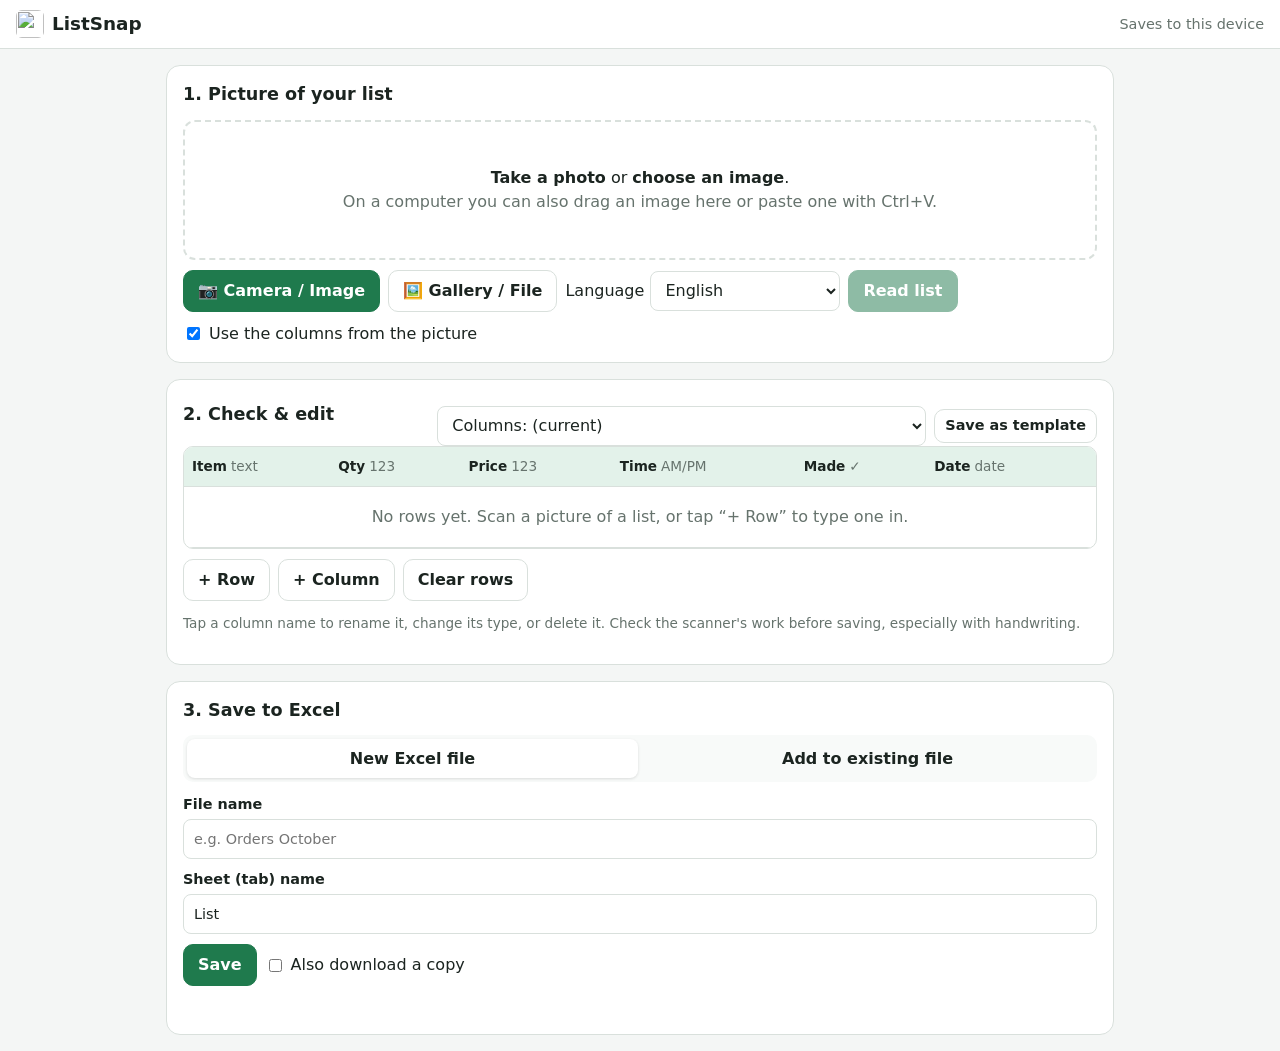
==== index.html @ 7716209e "Add files via upload" ====
<!doctype html>
<html lang="en">
<head>
  <meta charset="utf-8">
  <meta name="viewport" content="width=device-width, initial-scale=1, viewport-fit=cover">
  <title>ListSnap</title>
  <meta name="description" content="Turn a photo of a list into an Excel file, or add it to one you already have.">
  <meta name="theme-color" content="#1f7a4d">
  <link rel="manifest" href="manifest.json">
  <link rel="icon" href="icons/icon-192.png">
  <link rel="apple-touch-icon" href="icons/icon-192.png">
  <link rel="stylesheet" href="style.css">
</head>
<body>
  <header class="topbar">
    <div class="brand"><img src="icons/icon-192.png" alt=""><span>ListSnap</span></div>
    <div id="account" class="account">
      <span id="userLabel" class="muted">Not signed in</span>
      <button id="signInBtn" class="btn small">Sign in with Google</button>
      <button id="signOutBtn" class="btn small ghost" hidden>Sign out</button>
    </div>
  </header>

  <main>
    <!-- Step 1: image -->
    <section class="card" id="scanCard">
      <h2>1. Picture of your list</h2>
      <div id="dropZone" class="drop">
        <img id="preview" alt="" hidden>
        <div id="dropHint">
          <p><strong>Take a photo</strong> or <strong>choose an image</strong>.<br><span class="muted">On a computer you can also drag an image here or paste one with Ctrl+V.</span></p>
        </div>
      </div>
      <div class="row wrap">
        <label class="btn primary">📷 Camera / Image
          <input id="imageInput" type="file" accept="image/*" capture="environment" hidden>
        </label>
        <label class="btn">🖼️ Gallery / File
          <input id="imageInputGallery" type="file" accept="image/*" hidden>
        </label>
        <label class="inline">Language
          <select id="ocrLang">
            <option value="eng">English</option>
            <option value="amh">Amharic (አማርኛ)</option>
            <option value="amh+eng">Amharic + English</option>
            <option value="heb">Hebrew</option>
            <option value="ara">Arabic</option>
            <option value="spa">Spanish</option>
            <option value="fra">French</option>
            <option value="deu">German</option>
            <option value="por">Portuguese</option>
            <option value="ita">Italian</option>
            <option value="rus">Russian</option>
            <option value="tgl">Filipino</option>
          </select>
        </label>
        <button id="readBtn" class="btn primary" disabled>Read list</button>
      </div>
      <label class="inline small-gap"><input id="imageColumns" type="checkbox" checked> Use the columns from the picture</label>
      <div id="progressWrap" class="progress" hidden><div id="progressBar"></div><span id="progressText"></span></div>
      <details id="rawWrap" hidden><summary>Text the scanner read</summary><pre id="rawText"></pre></details>
    </section>

    <!-- Step 2: table -->
    <section class="card">
      <div class="row space">
        <h2>2. Check &amp; edit</h2>
        <div class="row wrap">
          <select id="templateSelect" title="Column setup"></select>
          <button id="saveTemplateBtn" class="btn small ghost" title="Save these columns as a list template">Save as template</button>
          <button id="deleteTemplateBtn" class="btn small ghost" title="Delete the selected template">Delete template</button>
        </div>
      </div>
      <div class="table-wrap">
        <table id="grid"><thead></thead><tbody></tbody></table>
      </div>
      <div class="row wrap">
        <button id="addRowBtn" class="btn">+ Row</button>
        <button id="addColBtn" class="btn">+ Column</button>
        <button id="clearBtn" class="btn ghost">Clear rows</button>
        <span id="rowCount" class="muted"></span>
      </div>
      <p class="muted small">Tap a column name to rename it, change its type, or delete it. Check the scanner's work before saving, especially with handwriting.</p>
    </section>

    <!-- Step 3: save -->
    <section class="card">
      <h2>3. Save to Excel</h2>
      <div class="tabs" role="tablist">
        <button class="tab active" data-mode="new" role="tab">New Excel file</button>
        <button class="tab" data-mode="existing" role="tab">Add to existing file</button>
      </div>

      <div id="modeNew" class="mode">
        <label class="field">File name <input id="newFileName" type="text" placeholder="e.g. Orders October"></label>
        <label class="field">Sheet (tab) name <input id="newSheetName" type="text" value="List"></label>
      </div>

      <div id="modeExisting" class="mode" hidden>
        <div class="row wrap">
          <select id="fileSelect" class="grow"><option value="">Choose a file…</option></select>
          <button id="refreshFilesBtn" class="btn small ghost" title="Refresh list">↻</button>
          <label class="btn small">Open from device
            <input id="xlsxInput" type="file" accept=".xlsx,.xls,.csv,application/vnd.openxmlformats-officedocument.spreadsheetml.sheet" hidden>
          </label>
        </div>
        <div class="row wrap">
          <select id="sheetSelect" class="grow" disabled></select>
          <input id="newTabName" type="text" placeholder="New tab name" hidden>
        </div>
        <p id="existingInfo" class="muted small"></p>
      </div>

      <div class="row wrap">
        <button id="saveBtn" class="btn primary">Save</button>
        <label class="inline"><input id="alsoDownload" type="checkbox"> Also download a copy</label>
      </div>
      <p id="saveStatus" class="status"></p>
    </section>

    <section class="card" id="filesCard" hidden>
      <h2>Your ListSnap files <span class="muted small">(Google Drive)</span></h2>
      <ul id="fileList" class="file-list"></ul>
    </section>
  </main>

  <dialog id="colDialog">
    <form method="dialog">
      <h3 id="colDialogTitle">Column</h3>
      <label class="field">Name <input id="colName" type="text" required></label>
      <label class="field">Type
        <select id="colType">
          <option value="text">Text</option>
          <option value="number">Number</option>
          <option value="time">Morning / Afternoon</option>
          <option value="check">Yes / No checkbox</option>
          <option value="date">Date</option>
        </select>
      </label>
      <div class="row space">
        <button id="colDelete" value="delete" class="btn ghost danger" formnovalidate>Delete column</button>
        <div class="row">
          <button value="cancel" class="btn ghost" formnovalidate>Cancel</button>
          <button value="ok" class="btn primary">OK</button>
        </div>
      </div>
    </form>
  </dialog>

  <div id="toast" class="toast" hidden></div>

  <script src="config.js"></script>
  <script src="https://cdnjs.cloudflare.com/ajax/libs/xlsx/0.18.5/xlsx.full.min.js"></script>
  <script src="https://cdn.jsdelivr.net/npm/tesseract.js@5.1.1/dist/tesseract.min.js"></script>
  <script src="https://accounts.google.com/gsi/client" async defer></script>
  <script src="parse.js"></script>
  <script src="ocr.js"></script>
  <script src="excel.js"></script>
  <script src="drive.js"></script>
  <script src="app.js"></script>
</body>
</html>
---- style.css ----
:root {
  --bg: #f4f6f5;
  --card: #ffffff;
  --text: #1b2420;
  --muted: #66736d;
  --border: #d9e0dc;
  --accent: #1f7a4d;
  --accent-text: #ffffff;
  --accent-soft: #e3f2ea;
  --danger: #b3261e;
  --input: #ffffff;
  --row-alt: #f8faf9;
}
@media (prefers-color-scheme: dark) {
  :root:not([data-theme="light"]) {
    --bg: #121614;
    --card: #1b211e;
    --text: #e6ece9;
    --muted: #93a19a;
    --border: #2e3833;
    --accent: #3fb07a;
    --accent-text: #0b1510;
    --accent-soft: #1d3328;
    --danger: #f2b8b5;
    --input: #141a17;
    --row-alt: #1f2622;
  }
}
:root[data-theme="dark"] {
  --bg: #121614; --card: #1b211e; --text: #e6ece9; --muted: #93a19a; --border: #2e3833;
  --accent: #3fb07a; --accent-text: #0b1510; --accent-soft: #1d3328; --danger: #f2b8b5;
  --input: #141a17; --row-alt: #1f2622;
}

* { box-sizing: border-box; }
[hidden] { display: none !important; }
html, body { margin: 0; }
body {
  background: var(--bg);
  color: var(--text);
  font: 16px/1.45 system-ui, -apple-system, "Segoe UI", Roboto, "Noto Sans Ethiopic", Ebrima, Nyala, sans-serif;
  padding-bottom: env(safe-area-inset-bottom);
}

.topbar {
  position: sticky; top: 0; z-index: 5;
  display: flex; align-items: center; justify-content: space-between; gap: 12px;
  padding: 10px 16px; background: var(--card); border-bottom: 1px solid var(--border);
}
.brand { display: flex; align-items: center; gap: 8px; font-weight: 700; font-size: 1.15rem; }
.brand img { width: 28px; height: 28px; border-radius: 6px; }
.account { display: flex; align-items: center; gap: 8px; min-width: 0; }
#userLabel { overflow: hidden; text-overflow: ellipsis; white-space: nowrap; max-width: 40vw; font-size: .9rem; }

main { max-width: 980px; margin: 0 auto; padding: 16px; display: grid; grid-template-columns: minmax(0, 1fr); gap: 16px; }
.card { background: var(--card); border: 1px solid var(--border); border-radius: 14px; padding: 16px; min-width: 0; }
h2 { font-size: 1.1rem; margin: 0 0 12px; }
h3 { margin: 0 0 12px; }
.muted { color: var(--muted); }
.small { font-size: .85rem; }

.row { display: flex; align-items: center; gap: 8px; margin-top: 10px; }
.row.wrap { flex-wrap: wrap; }
.row.space { justify-content: space-between; flex-wrap: wrap; margin-top: 0; }
.grow { flex: 1 1 200px; min-width: 0; }
.row.space > .row { min-width: 0; max-width: 100%; }
#templateSelect { flex: 1 1 180px; min-width: 0; width: 100%; }
select { text-overflow: ellipsis; }

.btn {
  display: inline-flex; align-items: center; justify-content: center; gap: 6px;
  min-height: 42px; padding: 0 14px; border-radius: 10px;
  border: 1px solid var(--border); background: var(--card); color: var(--text);
  font: inherit; font-weight: 600; cursor: pointer; user-select: none;
}
.btn:hover { border-color: var(--accent); }
.btn.primary { background: var(--accent); color: var(--accent-text); border-color: var(--accent); }
.btn.ghost { background: transparent; }
.btn.small { min-height: 34px; padding: 0 10px; font-size: .9rem; }
.btn.danger { color: var(--danger); }
.btn:disabled { opacity: .5; cursor: not-allowed; }

input[type="text"], input[type="number"], input[type="date"], select {
  font: inherit; color: var(--text); background: var(--input);
  border: 1px solid var(--border); border-radius: 8px; min-height: 40px; padding: 0 10px; max-width: 100%;
}
.inline { display: inline-flex; align-items: center; gap: 6px; }
.small-gap { margin-top: 10px; }
.field { display: grid; gap: 4px; margin-bottom: 10px; font-weight: 600; font-size: .9rem; }
.field input, .field select { font-weight: 400; width: 100%; }

.drop {
  border: 2px dashed var(--border); border-radius: 12px; min-height: 140px;
  display: grid; place-items: center; text-align: center; padding: 12px; overflow: hidden;
}
.drop.over { border-color: var(--accent); background: var(--accent-soft); }
.drop img { max-width: 100%; max-height: 340px; border-radius: 8px; }
.drop p { margin: 0; }

.progress { position: relative; margin-top: 12px; height: 26px; border-radius: 8px; background: var(--accent-soft); overflow: hidden; }
#progressBar { height: 100%; width: 0; background: var(--accent); transition: width .2s; }
#progressText { position: absolute; inset: 0; display: grid; place-items: center; font-size: .85rem; font-weight: 600; }
pre { white-space: pre-wrap; word-break: break-word; background: var(--row-alt); padding: 10px; border-radius: 8px; font-size: .85rem; }
details { margin-top: 10px; }

.table-wrap { overflow-x: auto; border: 1px solid var(--border); border-radius: 10px; }
table { border-collapse: collapse; width: 100%; min-width: 560px; }
th, td { border-bottom: 1px solid var(--border); padding: 4px; text-align: left; }
th { background: var(--accent-soft); font-size: .85rem; white-space: nowrap; }
th button.colhead {
  all: unset; cursor: pointer; display: block; padding: 6px 4px; font-weight: 700; width: 100%;
}
th button.colhead:focus-visible { outline: 2px solid var(--accent); border-radius: 4px; }
th .type { font-weight: 400; color: var(--muted); margin-left: 4px; }
tbody tr:nth-child(even) { background: var(--row-alt); }
td input[type="text"], td input[type="number"], td input[type="date"], td select {
  width: 100%; min-width: 70px; min-height: 36px; border-color: transparent; background: transparent;
}
td input:focus, td select:focus { border-color: var(--accent); background: var(--input); outline: none; }
td.item-cell input { min-width: 150px; }
td select { min-width: 120px; }
td.check-cell { text-align: center; }
td.check-cell input { width: 22px; height: 22px; }
td.del-cell { width: 40px; text-align: center; }
.icon-btn { all: unset; cursor: pointer; padding: 6px 8px; border-radius: 6px; color: var(--muted); }
.icon-btn:hover { color: var(--danger); background: var(--row-alt); }
tr.empty td { text-align: center; color: var(--muted); padding: 18px; }

.tabs { display: flex; gap: 4px; background: var(--row-alt); padding: 4px; border-radius: 10px; margin-bottom: 12px; }
.tab { flex: 1; border: 0; background: transparent; color: var(--text); font: inherit; font-weight: 600; padding: 8px; border-radius: 8px; cursor: pointer; }
.tab.active { background: var(--card); box-shadow: 0 1px 3px rgba(0,0,0,.12); }

.status { min-height: 1.4em; margin: 10px 0 0; font-weight: 600; }
.status.ok { color: var(--accent); }
.status.err { color: var(--danger); }

.file-list { list-style: none; margin: 0; padding: 0; display: grid; gap: 6px; }
.file-list li { display: flex; justify-content: space-between; align-items: center; gap: 8px; padding: 8px 10px; border: 1px solid var(--border); border-radius: 8px; }
.file-list a { color: var(--accent); font-weight: 600; text-decoration: none; overflow-wrap: anywhere; }

dialog { border: 1px solid var(--border); border-radius: 14px; background: var(--card); color: var(--text); width: min(420px, calc(100vw - 32px)); padding: 16px; }
dialog::backdrop { background: rgba(0,0,0,.4); }

.toast {
  position: fixed; left: 50%; bottom: calc(20px + env(safe-area-inset-bottom)); transform: translateX(-50%);
  background: var(--text); color: var(--bg); padding: 10px 16px; border-radius: 10px; font-weight: 600;
  max-width: calc(100vw - 32px); z-index: 20;
}

@media (max-width: 560px) {
  .brand span { display: none; }
  .row > .btn.primary#readBtn, #saveBtn { flex: 1 1 100%; }
}
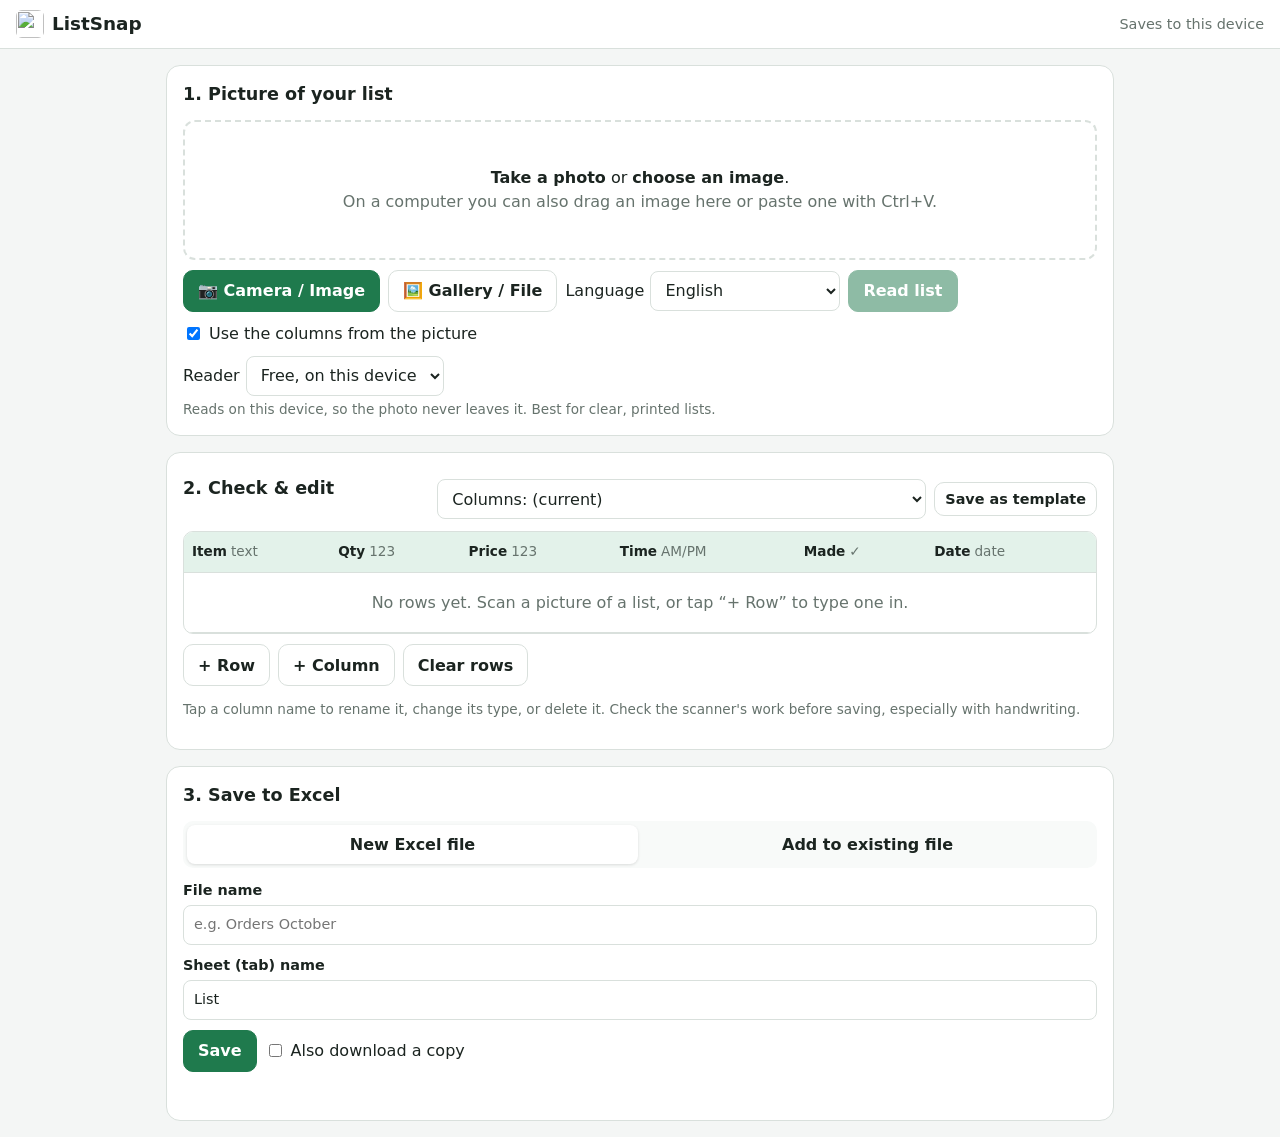
==== commit b828323d: "update project files" ====
--- a/index.html
+++ b/index.html
@@ -38,7 +38,7 @@
         <label class="btn">🖼️ Gallery / File
           <input id="imageInputGallery" type="file" accept="image/*" hidden>
         </label>
-        <label class="inline">Language
+        <label class="inline" id="langWrap">Language
           <select id="ocrLang">
             <option value="eng">English</option>
             <option value="amh">Amharic (አማርኛ)</option>
@@ -57,6 +57,17 @@
         <button id="readBtn" class="btn primary" disabled>Read list</button>
       </div>
       <label class="inline small-gap"><input id="imageColumns" type="checkbox" checked> Use the columns from the picture</label>
+      <div class="row wrap">
+        <label class="inline">Reader
+          <select id="reader">
+            <option value="free">Free, on this device</option>
+            <option value="claude">Claude (Anthropic)</option>
+            <option value="gemini">Gemini (Google)</option>
+          </select>
+        </label>
+        <button id="aiKeyBtn" type="button" class="btn small ghost" hidden>API key</button>
+      </div>
+      <p id="readerNote" class="muted small note"></p>
       <div id="progressWrap" class="progress" hidden><div id="progressBar"></div><span id="progressText"></span></div>
       <details id="rawWrap" hidden><summary>Text the scanner read</summary><pre id="rawText"></pre></details>
     </section>
@@ -71,6 +82,22 @@
           <button id="deleteTemplateBtn" class="btn small ghost" title="Delete the selected template">Delete template</button>
         </div>
       </div>
+      <div class="check-tools">
+        <details id="photoPane" class="photo-pane" hidden>
+          <summary>Show the photo while checking</summary>
+          <div class="photo-wrap">
+            <div id="photoBox" class="photo-box"><img id="checkPhoto" alt="The photo you scanned"></div>
+            <div class="zoom">
+              <button id="zoomOut" type="button" class="btn small" aria-label="Zoom out">−</button>
+              <button id="zoomIn" type="button" class="btn small" aria-label="Zoom in">+</button>
+            </div>
+          </div>
+        </details>
+        <div id="checkBar" class="check-bar" hidden>
+          <span id="checkText"></span>
+          <button id="checkNext" type="button" class="btn small">Next ›</button>
+        </div>
+      </div>
       <div class="table-wrap">
         <table id="grid"><thead></thead><tbody></tbody></table>
       </div>
@@ -78,8 +105,11 @@
         <button id="addRowBtn" class="btn">+ Row</button>
         <button id="addColBtn" class="btn">+ Column</button>
         <button id="clearBtn" class="btn ghost">Clear rows</button>
+        <button id="proofBtn" class="btn" hidden>🔍 Proofread with AI</button>
         <span id="rowCount" class="muted"></span>
       </div>
+      <p id="proofStatus" class="muted small note"></p>
+      <div id="proofList" class="proof-list" hidden></div>
       <p class="muted small">Tap a column name to rename it, change its type, or delete it. Check the scanner's work before saving, especially with handwriting.</p>
     </section>
 
@@ -135,26 +165,57 @@
           <option value="time">Morning / Afternoon</option>
           <option value="check">Yes / No checkbox</option>
           <option value="date">Date</option>
+          <option value="calc">Calculated (equation)</option>
         </select>
       </label>
+      <div id="eqWrap" hidden>
+        <label class="field">Equation <textarea id="colEquation" rows="2" autocomplete="off" spellcheck="false" placeholder="[Qty] × [Price]"></textarea></label>
+        <div class="eq-keys">
+          <button type="button" class="btn small" data-eq=" + ">+</button>
+          <button type="button" class="btn small" data-eq=" − ">−</button>
+          <button type="button" class="btn small" data-eq=" × ">×</button>
+          <button type="button" class="btn small" data-eq=" ÷ ">÷</button>
+          <button type="button" class="btn small" data-eq="(">(</button>
+          <button type="button" class="btn small" data-eq=")">)</button>
+        </div>
+        <p class="muted small note">Tap a column to add it to the equation. You can type numbers too, like <code>× 15%</code>.</p>
+        <div id="eqColumns" class="eq-columns"></div>
+        <p id="eqPreview" class="small eq-preview"></p>
+      </div>
+      <p id="colError" class="status err" hidden></p>
       <div class="row space">
         <button id="colDelete" value="delete" class="btn ghost danger" formnovalidate>Delete column</button>
         <div class="row">
           <button value="cancel" class="btn ghost" formnovalidate>Cancel</button>
-          <button value="ok" class="btn primary">OK</button>
+          <button id="colOk" value="ok" class="btn primary">OK</button>
         </div>
       </div>
     </form>
   </dialog>
 
+  <dialog id="keyDialog">
+    <form method="dialog">
+      <h3 id="keyTitle">API key</h3>
+      <p class="small"><span id="keyHelp"></span> <a id="keyLink" target="_blank" rel="noopener"></a><span id="keyHelpEnd"></span></p>
+      <p id="keyPrivacy" class="muted small"></p>
+      <label class="field">API key <input id="keyInput" type="password" autocomplete="off" spellcheck="false"></label>
+      <div class="row space">
+        <button id="keyForget" value="forget" class="btn ghost danger" formnovalidate>Remove key</button>
+        <div class="row">
+          <button value="cancel" class="btn ghost" formnovalidate>Cancel</button>
+          <button value="ok" class="btn primary">Save</button>
+        </div>
+      </div>
+    </form>
+  </dialog>
+
   <div id="toast" class="toast" hidden></div>
 
   <script src="config.js"></script>
-  <script src="https://cdnjs.cloudflare.com/ajax/libs/xlsx/0.18.5/xlsx.full.min.js"></script>
-  <script src="https://cdn.jsdelivr.net/npm/tesseract.js@5.1.1/dist/tesseract.min.js"></script>
-  <script src="https://accounts.google.com/gsi/client" async defer></script>
+  <script src="load.js"></script>
   <script src="parse.js"></script>
   <script src="ocr.js"></script>
+  <script src="ai.js"></script>
   <script src="excel.js"></script>
   <script src="drive.js"></script>
   <script src="app.js"></script>
--- a/style.css
+++ b/style.css
@@ -10,6 +10,9 @@
   --danger: #b3261e;
   --input: #ffffff;
   --row-alt: #f8faf9;
+  --flag-unsure: #fff3b0;
+  --flag-sum: #ffd6d2;
+  --flag-fix: #d6e6ff;
 }
 @media (prefers-color-scheme: dark) {
   :root:not([data-theme="light"]) {
@@ -24,12 +27,16 @@
     --danger: #f2b8b5;
     --input: #141a17;
     --row-alt: #1f2622;
+    --flag-unsure: #4d4312;
+    --flag-sum: #5a2a26;
+    --flag-fix: #1f3a5c;
   }
 }
 :root[data-theme="dark"] {
   --bg: #121614; --card: #1b211e; --text: #e6ece9; --muted: #93a19a; --border: #2e3833;
   --accent: #3fb07a; --accent-text: #0b1510; --accent-soft: #1d3328; --danger: #f2b8b5;
   --input: #141a17; --row-alt: #1f2622;
+  --flag-unsure: #4d4312; --flag-sum: #5a2a26; --flag-fix: #1f3a5c;
 }
 
 * { box-sizing: border-box; }
@@ -86,6 +93,7 @@
 }
 .inline { display: inline-flex; align-items: center; gap: 6px; }
 .small-gap { margin-top: 10px; }
+.note { margin: 4px 0 0; }
 .field { display: grid; gap: 4px; margin-bottom: 10px; font-weight: 600; font-size: .9rem; }
 .field input, .field select { font-weight: 400; width: 100%; }
 
@@ -125,6 +133,55 @@
 .icon-btn { all: unset; cursor: pointer; padding: 6px 8px; border-radius: 6px; color: var(--muted); }
 .icon-btn:hover { color: var(--danger); background: var(--row-alt); }
 tr.empty td { text-align: center; color: var(--muted); padding: 18px; }
+/* Cells to check: red for numbers that don't add up, blue for a suggested fix, yellow for hard to read. */
+td.flag-unsure { background: var(--flag-unsure); }
+td.flag-sum { background: var(--flag-sum); }
+td.flag-fix { background: var(--flag-fix); }
+
+/* A calculated column: worked out from other columns, so it isn't typed into. */
+td.calc-cell output { display: block; min-width: 70px; min-height: 36px; line-height: 36px; padding: 0 10px; font-weight: 600; white-space: nowrap; }
+td.flag-calc { background: var(--flag-sum); }
+#colEquation {
+  width: 100%; resize: vertical; padding: 8px 10px; font: inherit; font-weight: 400; color: var(--text);
+  background: var(--input); border: 1px solid var(--border); border-radius: 8px;
+}
+.eq-keys { display: flex; gap: 4px; flex-wrap: wrap; margin-bottom: 4px; }
+.eq-keys .btn { min-width: 42px; }
+.eq-columns { display: flex; gap: 4px; flex-wrap: wrap; margin-top: 6px; max-height: 150px; overflow-y: auto; }
+.eq-columns .btn { font-weight: 400; text-align: start; height: auto; padding: 4px 10px; overflow-wrap: anywhere; }
+.eq-preview { min-height: 1.4em; margin: 8px 0 0; font-weight: 600; }
+#colError { margin: 0 0 8px; }
+dialog { max-height: calc(100vh - 32px); overflow-y: auto; }
+
+/* Stays in view while the table scrolls under it. */
+.check-tools { position: sticky; top: 49px; z-index: 4; background: var(--card); padding: 6px 0; }
+.check-bar {
+  display: flex; align-items: center; justify-content: space-between; gap: 8px;
+  margin-top: 6px; padding: 4px 10px; border: 1px solid var(--border); border-radius: 10px; background: var(--row-alt); font-size: .85rem;
+}
+.check-bar .btn { flex: none; }
+.photo-pane { margin: 0; }
+.photo-pane summary { cursor: pointer; font-weight: 600; }
+.photo-wrap { position: relative; margin-top: 6px; }
+.photo-box { max-height: 34vh; overflow: auto; border: 1px solid var(--border); border-radius: 8px; }
+.photo-box img { display: block; width: 100%; }
+.zoom { position: absolute; right: 16px; bottom: 8px; display: flex; gap: 4px; }
+/* The item column stays in view when the table scrolls sideways, so you can see which row you're on. */
+th.item-cell, td.item-cell { position: sticky; left: 0; z-index: 1; }
+td.item-cell { background: var(--card); }
+tbody tr:nth-child(even) td.item-cell { background: var(--row-alt); }
+th.item-cell { z-index: 2; }
+td.item-cell.flag-unsure { background: var(--flag-unsure); }
+td.item-cell.flag-sum { background: var(--flag-sum); }
+td.item-cell.flag-fix { background: var(--flag-fix); }
+@media (max-width: 600px) { td.item-cell input { min-width: 110px; } }
+.proof-list { margin-top: 8px; display: grid; gap: 6px; }
+.proof-item {
+  display: flex; align-items: center; justify-content: space-between; gap: 8px; flex-wrap: wrap;
+  padding: 6px 10px; border-radius: 10px; background: var(--flag-fix);
+}
+.proof-item .row { margin-top: 0; }
+.proof-where { all: unset; cursor: pointer; text-decoration: underline; overflow-wrap: anywhere; }
 
 .tabs { display: flex; gap: 4px; background: var(--row-alt); padding: 4px; border-radius: 10px; margin-bottom: 12px; }
 .tab { flex: 1; border: 0; background: transparent; color: var(--text); font: inherit; font-weight: 600; padding: 8px; border-radius: 8px; cursor: pointer; }
@@ -141,10 +198,14 @@
 dialog { border: 1px solid var(--border); border-radius: 14px; background: var(--card); color: var(--text); width: min(420px, calc(100vw - 32px)); padding: 16px; }
 dialog::backdrop { background: rgba(0,0,0,.4); }
 
+.toast-action {
+  margin-left: 8px; padding: 4px 12px; border: 1.5px solid currentColor; border-radius: 8px;
+  background: transparent; color: inherit; font: inherit; cursor: pointer;
+}
 .toast {
   position: fixed; left: 50%; bottom: calc(20px + env(safe-area-inset-bottom)); transform: translateX(-50%);
   background: var(--text); color: var(--bg); padding: 10px 16px; border-radius: 10px; font-weight: 600;
-  max-width: calc(100vw - 32px); z-index: 20;
+  width: max-content; max-width: calc(100vw - 32px); z-index: 20;
 }
 
 @media (max-width: 560px) {
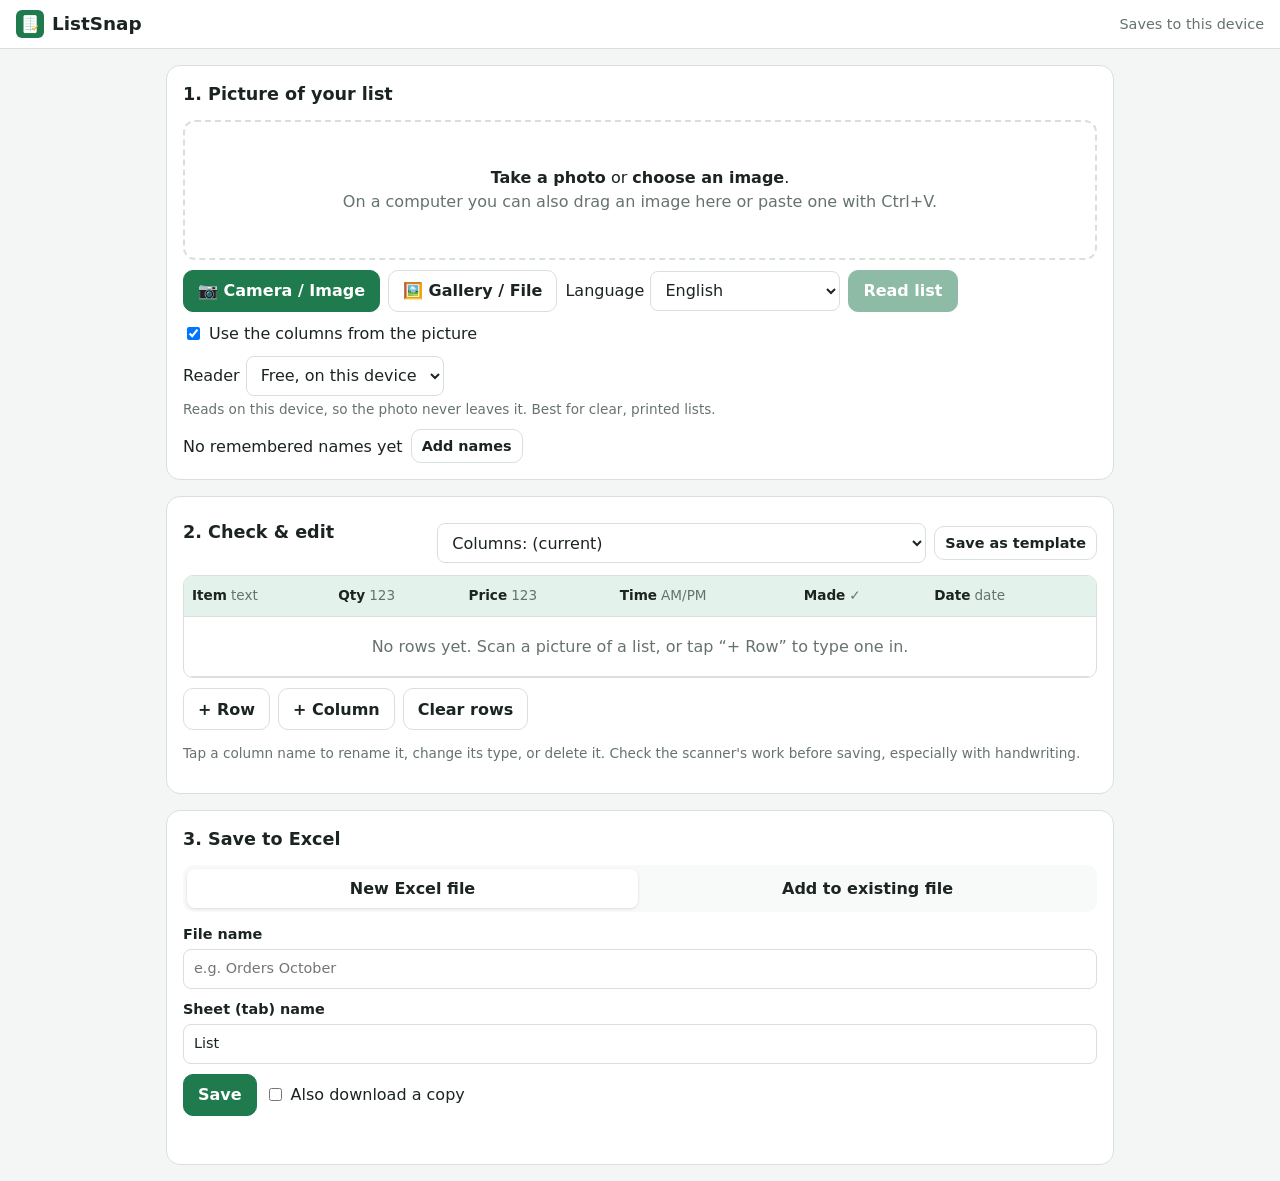
==== commit 2600b773: "Add files via upload" ====
--- a/index.html
+++ b/index.html
@@ -68,6 +68,10 @@
         <button id="aiKeyBtn" type="button" class="btn small ghost" hidden>API key</button>
       </div>
       <p id="readerNote" class="muted small note"></p>
+      <div class="row wrap">
+        <label class="inline"><input id="useNames" type="checkbox"> <span id="namesLabel">No remembered names yet</span></label>
+        <button id="namesBtn" type="button" class="btn small ghost">Add names</button>
+      </div>
       <div id="progressWrap" class="progress" hidden><div id="progressBar"></div><span id="progressText"></span></div>
       <details id="rawWrap" hidden><summary>Text the scanner read</summary><pre id="rawText"></pre></details>
     </section>
@@ -97,6 +101,7 @@
           <span id="checkText"></span>
           <button id="checkNext" type="button" class="btn small">Next ›</button>
         </div>
+        <div id="suggestBar" class="suggest-bar" hidden></div>
       </div>
       <div class="table-wrap">
         <table id="grid"><thead></thead><tbody></tbody></table>
@@ -166,8 +171,17 @@
           <option value="check">Yes / No checkbox</option>
           <option value="date">Date</option>
           <option value="calc">Calculated (equation)</option>
+          <option value="lookup">Price list (filled in by name)</option>
         </select>
       </label>
+      <div id="lookupWrap" hidden>
+        <label class="field">Prices, one per line: name = price
+          <textarea id="colLookup" rows="6" autocomplete="off" spellcheck="false" placeholder="ባለ 10 = 10&#10;ብስኩት = 45"></textarea>
+        </label>
+        <button id="lookupFromTable" type="button" class="btn small">+ Add the names in the table</button>
+        <p id="lookupHelp" class="muted small note"></p>
+        <p id="lookupPreview" class="small eq-preview"></p>
+      </div>
       <div id="eqWrap" hidden>
         <label class="field">Equation <textarea id="colEquation" rows="2" autocomplete="off" spellcheck="false" placeholder="[Qty] × [Price]"></textarea></label>
         <div class="eq-keys">
@@ -201,6 +215,26 @@
       <label class="field">API key <input id="keyInput" type="password" autocomplete="off" spellcheck="false"></label>
       <div class="row space">
         <button id="keyForget" value="forget" class="btn ghost danger" formnovalidate>Remove key</button>
+        <div class="row">
+          <button value="cancel" class="btn ghost" formnovalidate>Cancel</button>
+          <button value="ok" class="btn primary">Save</button>
+        </div>
+      </div>
+    </form>
+  </dialog>
+
+  <dialog id="namesDialog">
+    <form method="dialog">
+      <h3>Remembered names</h3>
+      <p class="small">The item names on your form, one per line, in the order they're printed. Claude and Gemini are told these names, so they read them correctly, and names in the table that aren't on the list are marked 🟨 to check.</p>
+      <p class="muted small">Keep the list correct: the AI copies these spellings, even over the photo. If a name on your form changes, change it here too.</p>
+      <textarea id="namesList" rows="10" autocomplete="off" spellcheck="false" placeholder="ባለ 10&#10;ባለ 25&#10;ብስኩት 45"></textarea>
+      <div class="row wrap">
+        <button id="namesFromTable" type="button" class="btn small">+ Add the names in the table</button>
+        <span id="namesCount" class="muted small"></span>
+      </div>
+      <div class="row space">
+        <span></span>
         <div class="row">
           <button value="cancel" class="btn ghost" formnovalidate>Cancel</button>
           <button value="ok" class="btn primary">Save</button>
--- a/style.css
+++ b/style.css
@@ -141,7 +141,8 @@
 /* A calculated column: worked out from other columns, so it isn't typed into. */
 td.calc-cell output { display: block; min-width: 70px; min-height: 36px; line-height: 36px; padding: 0 10px; font-weight: 600; white-space: nowrap; }
 td.flag-calc { background: var(--flag-sum); }
-#colEquation {
+td.flag-noprice, td.flag-unknown, td.item-cell.flag-unknown { background: var(--flag-unsure); }
+#colEquation, #colLookup, #namesList {
   width: 100%; resize: vertical; padding: 8px 10px; font: inherit; font-weight: 400; color: var(--text);
   background: var(--input); border: 1px solid var(--border); border-radius: 8px;
 }
@@ -160,6 +161,13 @@
   margin-top: 6px; padding: 4px 10px; border: 1px solid var(--border); border-radius: 10px; background: var(--row-alt); font-size: .85rem;
 }
 .check-bar .btn { flex: none; }
+/* Closest remembered names for the name being edited. */
+.suggest-bar {
+  display: flex; align-items: center; gap: 6px; flex-wrap: wrap;
+  margin-top: 6px; padding: 6px 10px; border-radius: 10px; background: var(--flag-unsure); font-size: .85rem;
+}
+.suggest-bar .btn { font-weight: 600; }
+.suggest-bar .btn.ghost { font-weight: 400; }
 .photo-pane { margin: 0; }
 .photo-pane summary { cursor: pointer; font-weight: 600; }
 .photo-wrap { position: relative; margin-top: 6px; }
